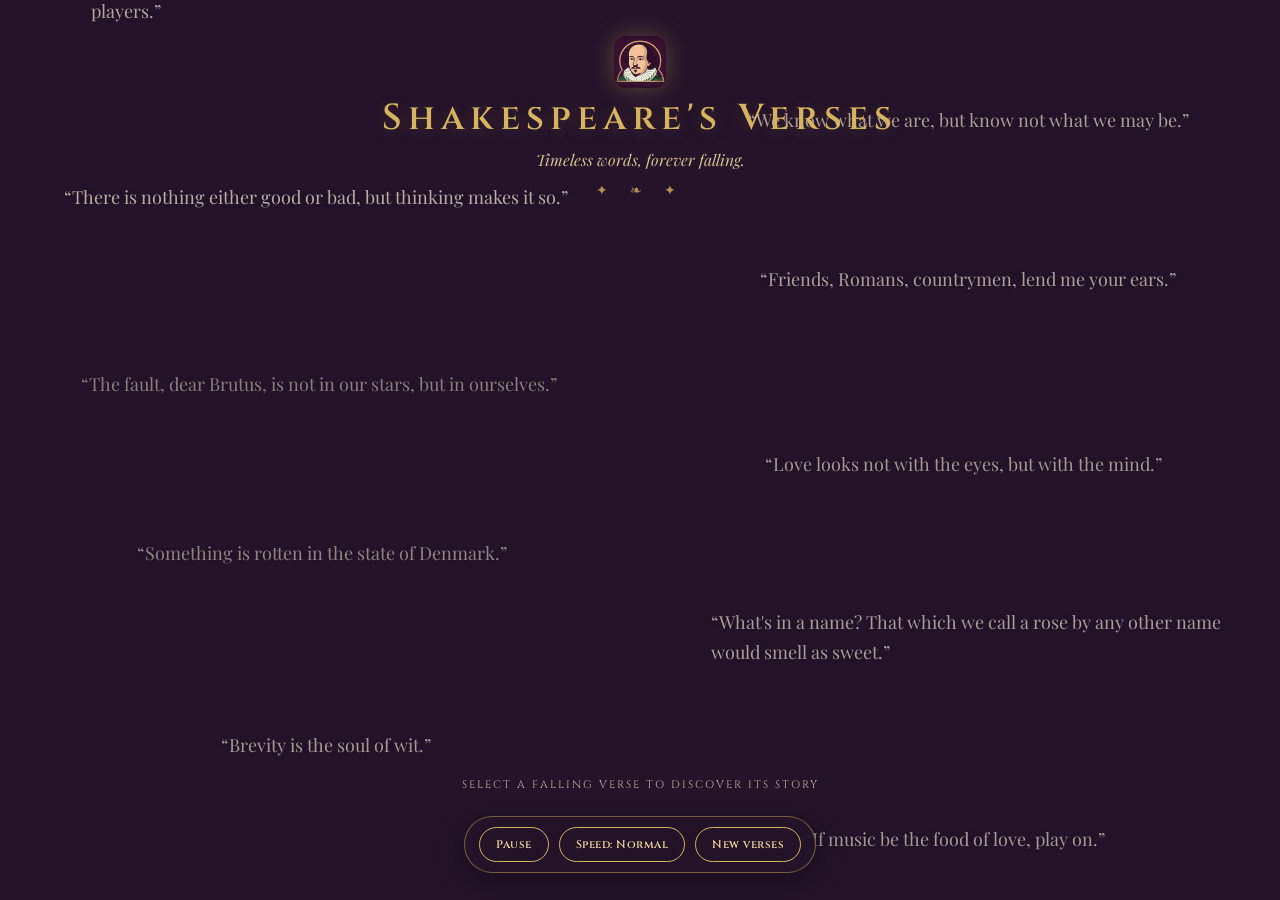
==== index.html @ e2229102 "Initial commit" ====
<!doctype html>
<html lang="en">
<head>
<meta charset="utf-8">
<meta name="viewport" content="width=device-width, initial-scale=1">
<meta name="theme-color" content="#351c3b">
<meta name="description" content="A living collection of Shakespeare's most memorable words.">
<title>Shakespeare's Verses — Timeless words, forever falling.</title>
<link rel="icon" type="image/png" sizes="32x32" href="favicon-32.png">
<link rel="icon" type="image/png" sizes="192x192" href="favicon.png">
<link rel="apple-touch-icon" href="apple-touch-icon.png">
<link rel="preconnect" href="https://fonts.googleapis.com">
<link rel="preconnect" href="https://fonts.gstatic.com" crossorigin>
<link href="https://fonts.googleapis.com/css2?family=Cinzel:wght@500;600;700&family=Playfair+Display:ital,wght@0,400;0,500;0,600;1,400;1,500&display=swap" rel="stylesheet">
<style>
:root{--plum:#351c3b;--deep:#241329;--gold:#d6b35f;--gold-light:#ecd49a;--green:#286344;--cream:#f7e8d8;--muted:#c5b49d}
*{box-sizing:border-box}
html,body{margin:0;width:100%;min-height:100%;background:var(--deep);color:var(--cream)}
body{font-family:"Playfair Display",Georgia,serif;overflow:hidden;background:radial-gradient(ellipse at 50% 38%,#49264b 0%,var(--plum) 48%,var(--deep) 100%);user-select:none}
#stage{position:fixed;inset:0;width:100%;height:100%;display:block;touch-action:manipulation}
header{position:fixed;z-index:2;top:clamp(18px,4vh,42px);left:50%;transform:translateX(-50%);width:min(92vw,760px);text-align:center;pointer-events:none}
.brand-mark{width:clamp(34px,5vw,52px);height:auto;margin-bottom:5px;filter:drop-shadow(0 0 12px #d6b35f55)}
h1{font-family:Cinzel,Georgia,serif;font-weight:600;font-size:clamp(1.25rem,4vw,2.25rem);letter-spacing:clamp(2px,.55vw,6px);line-height:1.2;color:var(--gold);margin:0;text-shadow:0 3px 18px #d6b35f33}
header p{font-size:clamp(.76rem,1.7vw,.98rem);font-style:italic;color:var(--gold-light);margin:.55rem 0 0;opacity:.9}
.ornament{color:var(--gold);letter-spacing:9px;margin-top:9px;font-size:.9rem;opacity:.8}
.hint{position:fixed;z-index:2;bottom:clamp(82px,12vh,112px);left:0;right:0;text-align:center;color:var(--muted);font: .68rem Cinzel,serif;letter-spacing:2px;pointer-events:none;animation:pulse 3s ease-in-out infinite}
@keyframes pulse{50%{opacity:.45}}
.controls{position:fixed;z-index:3;bottom:clamp(17px,3vh,28px);left:50%;transform:translateX(-50%);display:flex;gap:10px;align-items:center;padding:10px 14px;background:#241329d9;border:1px solid #d6b35f77;border-radius:40px;backdrop-filter:blur(12px);box-shadow:0 8px 30px #0005;max-width:calc(100vw - 24px)}
button{font:600 .7rem Cinzel,Georgia,serif;letter-spacing:.5px;color:var(--gold-light);background:transparent;border:1px solid var(--gold);border-radius:25px;padding:9px 16px;cursor:pointer;white-space:nowrap;transition:background .2s,color .2s,transform .2s}
button:hover,button:focus-visible{background:var(--gold);color:var(--deep);outline:none}
button:active{transform:scale(.97)}
#modal{position:fixed;inset:0;z-index:5;display:grid;place-items:center;padding:clamp(14px,4vw,28px);background:#190c1dd9;backdrop-filter:blur(13px);opacity:0;visibility:hidden;transition:opacity .25s,visibility .25s}
#modal.active{opacity:1;visibility:visible}
.modal-card{width:min(100%,620px);max-height:86vh;overflow:auto;text-align:center;padding:clamp(26px,6vw,48px) clamp(20px,5vw,42px);border:1.5px solid var(--gold);border-radius:18px;background:linear-gradient(145deg,#452649,#28162f);box-shadow:0 25px 70px #0009;transform:translateY(16px);transition:transform .3s}
#modal.active .modal-card{transform:translateY(0)}
.modal-ornament{color:var(--gold);font-size:1.4rem;margin-bottom:18px}
.modal-quote{font-size:clamp(1.2rem,4vw,1.8rem);font-style:italic;line-height:1.55;margin:0 0 26px}
.modal-meta{border-top:1px solid #d6b35f55;padding-top:18px;font-family:Cinzel,Georgia,serif;color:var(--gold)}
.modal-character{display:block;color:var(--gold-light);font-weight:700;margin-bottom:7px}
.modal-play{font-size:.78rem;color:var(--muted)}
.close-hint{margin-top:24px;color:var(--muted);font: .65rem Cinzel,serif;letter-spacing:1.4px}
@media(max-width:600px){header{top:16px}.ornament{margin-top:5px}.controls{gap:7px;padding:8px 10px}.controls button{padding:8px 11px;font-size:.62rem}.hint{bottom:76px}.modal-card{border-radius:14px}}
@media(max-height:560px){header{top:8px}.brand-mark{width:27px}header p{margin-top:3px}.ornament{display:none}.hint{bottom:65px}.controls{bottom:8px}}
@media(prefers-reduced-motion:reduce){*,*::before,*::after{animation:none!important;transition:none!important}}
</style>
</head>
<body>
<header>
  <img class="brand-mark" src="favicon.png" alt="" aria-hidden="true">
  <h1>Shakespeare's Verses</h1>
  <p>Timeless words, forever falling.</p>
  <div class="ornament">✦ ❧ ✦</div>
</header>
<canvas id="stage" aria-label="Falling Shakespeare quotations. Select a quotation to read its source."></canvas>
<div class="hint">SELECT A FALLING VERSE TO DISCOVER ITS STORY</div>
<div class="controls">
  <button id="pauseBtn" type="button">Pause</button>
  <button id="speedBtn" type="button">Speed: Normal</button>
  <button id="shuffleBtn" type="button">New verses</button>
</div>
<div id="modal" role="dialog" aria-modal="true" aria-labelledby="quoteText">
  <div class="modal-card">
    <div class="modal-ornament">❧ ✦ ❧</div>
    <p class="modal-quote" id="quoteText"></p>
    <div class="modal-meta"><span class="modal-character" id="quoteCharacter"></span><span class="modal-play" id="quoteSource"></span></div>
    <div class="close-hint">CLICK OR PRESS ESC TO RETURN</div>
  </div>
</div>
<script>
const quotes = [{"text": "To be, or not to be, that is the question.", "character": "Hamlet", "play": "Hamlet", "act": "Act 3, Scene 1"}, {"text": "All the world's a stage, and all the men and women merely players.", "character": "Jaques", "play": "As You Like It", "act": "Act 2, Scene 7"}, {"text": "What's in a name? That which we call a rose by any other name would smell as sweet.", "character": "Juliet", "play": "Romeo and Juliet", "act": "Act 2, Scene 2"}, {"text": "The course of true love never did run smooth.", "character": "Lysander", "play": "A Midsummer Night's Dream", "act": "Act 1, Scene 1"}, {"text": "Some are born great, some achieve greatness, and some have greatness thrust upon them.", "character": "Malvolio", "play": "Twelfth Night", "act": "Act 2, Scene 5"}, {"text": "All that glisters is not gold.", "character": "Prince of Morocco", "play": "The Merchant of Venice", "act": "Act 2, Scene 7"}, {"text": "The quality of mercy is not strained.", "character": "Portia", "play": "The Merchant of Venice", "act": "Act 4, Scene 1"}, {"text": "We are such stuff as dreams are made on.", "character": "Prospero", "play": "The Tempest", "act": "Act 4, Scene 1"}, {"text": "Brevity is the soul of wit.", "character": "Polonius", "play": "Hamlet", "act": "Act 2, Scene 2"}, {"text": "The lady doth protest too much, methinks.", "character": "Gertrude", "play": "Hamlet", "act": "Act 3, Scene 2"}, {"text": "Something is rotten in the state of Denmark.", "character": "Marcellus", "play": "Hamlet", "act": "Act 1, Scene 4"}, {"text": "There is nothing either good or bad, but thinking makes it so.", "character": "Hamlet", "play": "Hamlet", "act": "Act 2, Scene 2"}, {"text": "Good night, good night! Parting is such sweet sorrow.", "character": "Juliet", "play": "Romeo and Juliet", "act": "Act 2, Scene 2"}, {"text": "A plague o' both your houses!", "character": "Mercutio", "play": "Romeo and Juliet", "act": "Act 3, Scene 1"}, {"text": "But, soft! What light through yonder window breaks?", "character": "Romeo", "play": "Romeo and Juliet", "act": "Act 2, Scene 2"}, {"text": "These violent delights have violent ends.", "character": "Friar Laurence", "play": "Romeo and Juliet", "act": "Act 2, Scene 6"}, {"text": "Double, double toil and trouble; fire burn, and cauldron bubble.", "character": "Three Witches", "play": "Macbeth", "act": "Act 4, Scene 1"}, {"text": "Out, damned spot! Out, I say!", "character": "Lady Macbeth", "play": "Macbeth", "act": "Act 5, Scene 1"}, {"text": "Fair is foul, and foul is fair.", "character": "Three Witches", "play": "Macbeth", "act": "Act 1, Scene 1"}, {"text": "What's done cannot be undone.", "character": "Lady Macbeth", "play": "Macbeth", "act": "Act 5, Scene 1"}, {"text": "Life's but a walking shadow, a poor player.", "character": "Macbeth", "play": "Macbeth", "act": "Act 5, Scene 5"}, {"text": "Friends, Romans, countrymen, lend me your ears.", "character": "Mark Antony", "play": "Julius Caesar", "act": "Act 3, Scene 2"}, {"text": "Et tu, Brute? Then fall, Caesar!", "character": "Julius Caesar", "play": "Julius Caesar", "act": "Act 3, Scene 1"}, {"text": "The fault, dear Brutus, is not in our stars, but in ourselves.", "character": "Cassius", "play": "Julius Caesar", "act": "Act 1, Scene 2"}, {"text": "Cowards die many times before their deaths; the valiant never taste of death but once.", "character": "Julius Caesar", "play": "Julius Caesar", "act": "Act 2, Scene 2"}, {"text": "Lord, what fools these mortals be!", "character": "Puck", "play": "A Midsummer Night's Dream", "act": "Act 3, Scene 2"}, {"text": "Though she be but little, she is fierce.", "character": "Helena", "play": "A Midsummer Night's Dream", "act": "Act 3, Scene 2"}, {"text": "Love looks not with the eyes, but with the mind.", "character": "Helena", "play": "A Midsummer Night's Dream", "act": "Act 1, Scene 1"}, {"text": "O brave new world, that has such people in't!", "character": "Miranda", "play": "The Tempest", "act": "Act 5, Scene 1"}, {"text": "If you prick us, do we not bleed?", "character": "Shylock", "play": "The Merchant of Venice", "act": "Act 3, Scene 1"}, {"text": "How sharper than a serpent's tooth it is to have a thankless child!", "character": "King Lear", "play": "King Lear", "act": "Act 1, Scene 4"}, {"text": "Nothing will come of nothing.", "character": "King Lear", "play": "King Lear", "act": "Act 1, Scene 1"}, {"text": "Now is the winter of our discontent.", "character": "Richard", "play": "Richard III", "act": "Act 1, Scene 1"}, {"text": "A horse! A horse! My kingdom for a horse!", "character": "Richard", "play": "Richard III", "act": "Act 5, Scene 4"}, {"text": "If music be the food of love, play on.", "character": "Orsino", "play": "Twelfth Night", "act": "Act 1, Scene 1"}, {"text": "Uneasy lies the head that wears a crown.", "character": "King Henry IV", "play": "Henry IV, Part 2", "act": "Act 3, Scene 1"}, {"text": "We know what we are, but know not what we may be.", "character": "Ophelia", "play": "Hamlet", "act": "Act 4, Scene 5"}, {"text": "The better part of valour is discretion.", "character": "Falstaff", "play": "Henry IV, Part 1", "act": "Act 5, Scene 4"}, {"text": "Love all, trust a few, do wrong to none.", "character": "Countess", "play": "All's Well That Ends Well", "act": "Act 1, Scene 1"}, {"text": "Our doubts are traitors, and make us lose the good we oft might win.", "character": "Lucio", "play": "Measure for Measure", "act": "Act 1, Scene 4"}];
const canvas=document.getElementById('stage'),ctx=canvas.getContext('2d');
const modal=document.getElementById('modal'),quoteText=document.getElementById('quoteText');
const quoteCharacter=document.getElementById('quoteCharacter'),quoteSource=document.getElementById('quoteSource');
const pauseBtn=document.getElementById('pauseBtn'),speedBtn=document.getElementById('speedBtn');
let W=0,H=0,dpr=1,particles=[],paused=false,speed=1,speedIndex=0,last=0;
const speeds=[1,1.55,.55],speedLabels=['Normal','Fast','Slow'];
const mobile=()=>matchMedia('(max-width: 700px)').matches;
const fontFamily='"Playfair Display", Georgia, serif';
function resize(){
  dpr=Math.min(devicePixelRatio||1,2);W=innerWidth;H=innerHeight;
  canvas.width=Math.round(W*dpr);canvas.height=Math.round(H*dpr);
  ctx.setTransform(dpr,0,0,dpr,0,0);initParticles();
}
function wrap(text,maxWidth,size){
  ctx.font=`${size}px ${fontFamily}`;const words=(`“${text}”`).split(' '),lines=[];let line='';
  for(const word of words){const test=line?line+' '+word:word;if(ctx.measureText(test).width>maxWidth&&line){lines.push(line);line=word}else line=test}
  if(line)lines.push(line);return lines;
}
const columnCount=()=>mobile()?1:Math.max(2,Math.floor(W/800));
let cols=1,rows=5;
function layout(){cols=columnCount();rows=Math.max(2,Math.min(5,Math.floor(H/160)))}
function makeParticle(i,respawn=false,self=null){
  const size=mobile()?14:18,colW=W/cols,maxWidth=Math.min(colW*.86,mobile()?400:540);
  const used=new Set(particles.filter(q=>q!==self).map(q=>q.quote)),pool=quotes.filter(q=>!used.has(q)),quote=pool[Math.floor(Math.random()*pool.length)],lines=wrap(quote.text,maxWidth,size),lineH=size*1.65;
  ctx.font=`${size}px ${fontFamily}`;const blockW=Math.max(...lines.map(x=>ctx.measureText(x).width));
  const col=i%cols,row=Math.floor(i/cols),blockH=lines.length*lineH;
  const x=Math.max(14,Math.min(col*colW+(colW-blockW)/2,W-blockW-14));
  let y=H*((row+col/cols)/rows)-blockH;
  if(respawn){let top=0;for(const q of particles)if(q!==self&&q.col===col)top=Math.min(top,q.y);y=top-size*3-blockH}
  return {quote,lines,size,lineH,blockW,blockH,x,y,
    col,speed:.42+Math.random()*.3,opacity:.5+Math.random()*.22,phase:Math.random()*6.28,drift:5+Math.random()*5,hover:false};
}
function initParticles(){layout();const count=cols*rows;particles=[];for(let i=0;i<count;i++)particles.push(makeParticle(i))}
function draw(p){
  ctx.save();ctx.font=`${p.size}px ${fontFamily}`;ctx.textBaseline='top';ctx.textAlign='left';
  ctx.fillStyle=p.hover?'rgba(236,212,154,.98)':`rgba(247,232,216,${p.opacity})`;
  ctx.shadowColor=p.hover?'rgba(214,179,95,.8)':'rgba(20,8,25,.55)';ctx.shadowBlur=p.hover?15:5;
  const x=p.x+Math.sin(p.phase)*p.drift;
  p.lines.forEach((line,i)=>ctx.fillText(line,x,p.y+i*p.lineH));ctx.restore();
}
function contains(p,x,y){const px=p.x+Math.sin(p.phase)*p.drift;return x>=px-12&&x<=px+p.blockW+12&&y>=p.y-10&&y<=p.y+p.blockH+10}
function animate(t=0){
  const dt=Math.min((t-last||16.67)/16.67,2);last=t;ctx.clearRect(0,0,W,H);
  if(!paused){for(const p of particles){p.y+=p.speed*speed*dt;p.phase+=.008*dt;if(p.y>H+40)Object.assign(p,makeParticle(particles.indexOf(p),true,p))}}
  for(const p of particles)draw(p);requestAnimationFrame(animate);
}
function showQuote(q){paused=true;pauseBtn.textContent='Resume';quoteText.textContent=`“${q.text}”`;quoteCharacter.textContent=q.character;quoteSource.textContent=`${q.play} · ${q.act}`;modal.classList.add('active')}
function closeModal(){modal.classList.remove('active');paused=false;pauseBtn.textContent='Pause'}
canvas.addEventListener('click',e=>{if(modal.classList.contains('active'))return;const r=canvas.getBoundingClientRect(),x=e.clientX-r.left,y=e.clientY-r.top;for(let i=particles.length-1;i>=0;i--)if(contains(particles[i],x,y)){showQuote(particles[i].quote);break}});
canvas.addEventListener('pointermove',e=>{if(e.pointerType!=='mouse')return;const r=canvas.getBoundingClientRect(),x=e.clientX-r.left,y=e.clientY-r.top;let hit=false;for(const p of particles){p.hover=!hit&&contains(p,x,y);if(p.hover)hit=true}canvas.style.cursor=hit?'pointer':'default'});
modal.addEventListener('click',closeModal);
document.addEventListener('keydown',e=>{if(e.key==='Escape'&&modal.classList.contains('active'))closeModal();if(e.code==='Space'&&!modal.classList.contains('active')&&!['BUTTON'].includes(e.target.tagName)){e.preventDefault();togglePause()}});
function togglePause(){paused=!paused;pauseBtn.textContent=paused?'Resume':'Pause'}
pauseBtn.addEventListener('click',togglePause);
speedBtn.addEventListener('click',()=>{speedIndex=(speedIndex+1)%speeds.length;speed=speeds[speedIndex];speedBtn.textContent=`Speed: ${speedLabels[speedIndex]}`});
document.getElementById('shuffleBtn').addEventListener('click',()=>initParticles());
document.fonts.ready.then(()=>{resize();requestAnimationFrame(animate)});
window.addEventListener('resize',resize);
</script>
</body>
</html>
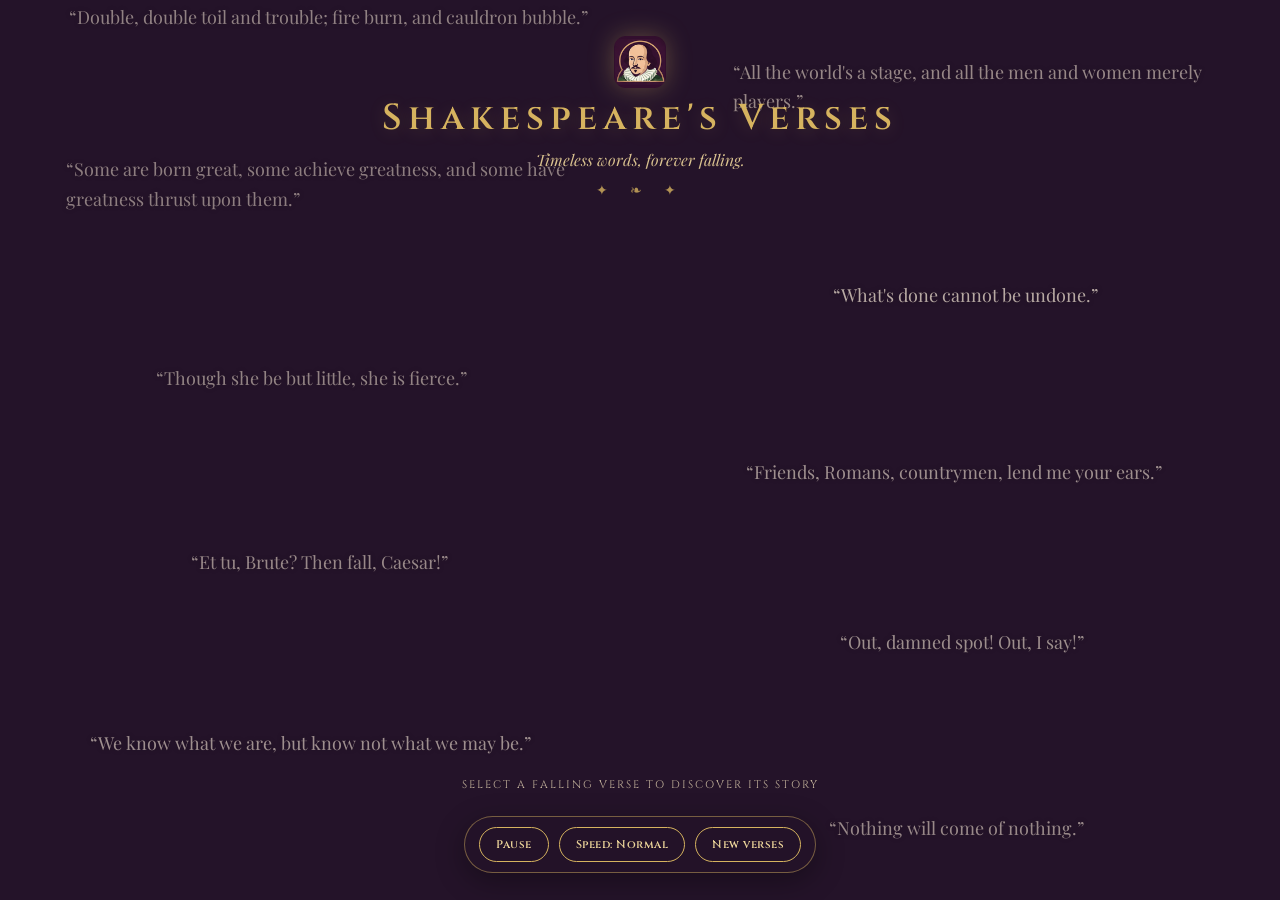
==== commit 68d08925: "Update index.html" ====
--- a/index.html
+++ b/index.html
@@ -63,7 +63,7 @@
     <div class="modal-ornament">❧ ✦ ❧</div>
     <p class="modal-quote" id="quoteText"></p>
     <div class="modal-meta"><span class="modal-character" id="quoteCharacter"></span><span class="modal-play" id="quoteSource"></span></div>
-    <div class="close-hint">CLICK OR PRESS ESC TO RETURN</div>
+    <div class="close-hint">TAP OR CLICK TO RETURN</div>
   </div>
 </div>
 <script>
@@ -128,4 +128,4 @@
 window.addEventListener('resize',resize);
 </script>
 </body>
-</html>+</html>
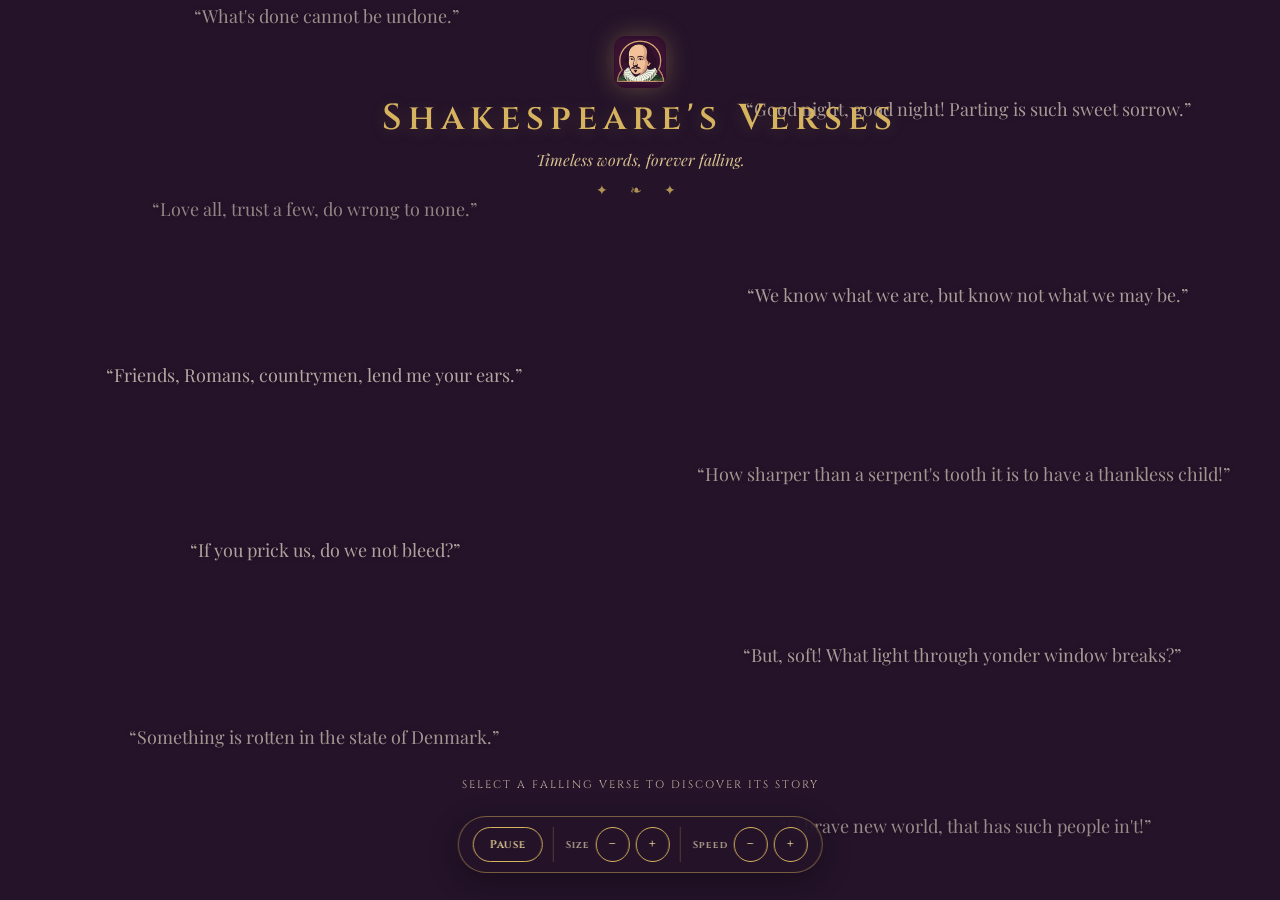
==== commit 95f019f9: "Split into files, new controls, maintenance improvements" ====
--- a/index.html
+++ b/index.html
@@ -1,131 +1,74 @@
 <!doctype html>
 <html lang="en">
 <head>
-<meta charset="utf-8">
-<meta name="viewport" content="width=device-width, initial-scale=1">
-<meta name="theme-color" content="#351c3b">
-<meta name="description" content="A living collection of Shakespeare's most memorable words.">
-<title>Shakespeare's Verses — Timeless words, forever falling.</title>
-<link rel="icon" type="image/png" sizes="32x32" href="favicon-32.png">
-<link rel="icon" type="image/png" sizes="192x192" href="favicon.png">
-<link rel="apple-touch-icon" href="apple-touch-icon.png">
-<link rel="preconnect" href="https://fonts.googleapis.com">
-<link rel="preconnect" href="https://fonts.gstatic.com" crossorigin>
-<link href="https://fonts.googleapis.com/css2?family=Cinzel:wght@500;600;700&family=Playfair+Display:ital,wght@0,400;0,500;0,600;1,400;1,500&display=swap" rel="stylesheet">
-<style>
-:root{--plum:#351c3b;--deep:#241329;--gold:#d6b35f;--gold-light:#ecd49a;--green:#286344;--cream:#f7e8d8;--muted:#c5b49d}
-*{box-sizing:border-box}
-html,body{margin:0;width:100%;min-height:100%;background:var(--deep);color:var(--cream)}
-body{font-family:"Playfair Display",Georgia,serif;overflow:hidden;background:radial-gradient(ellipse at 50% 38%,#49264b 0%,var(--plum) 48%,var(--deep) 100%);user-select:none}
-#stage{position:fixed;inset:0;width:100%;height:100%;display:block;touch-action:manipulation}
-header{position:fixed;z-index:2;top:clamp(18px,4vh,42px);left:50%;transform:translateX(-50%);width:min(92vw,760px);text-align:center;pointer-events:none}
-.brand-mark{width:clamp(34px,5vw,52px);height:auto;margin-bottom:5px;filter:drop-shadow(0 0 12px #d6b35f55)}
-h1{font-family:Cinzel,Georgia,serif;font-weight:600;font-size:clamp(1.25rem,4vw,2.25rem);letter-spacing:clamp(2px,.55vw,6px);line-height:1.2;color:var(--gold);margin:0;text-shadow:0 3px 18px #d6b35f33}
-header p{font-size:clamp(.76rem,1.7vw,.98rem);font-style:italic;color:var(--gold-light);margin:.55rem 0 0;opacity:.9}
-.ornament{color:var(--gold);letter-spacing:9px;margin-top:9px;font-size:.9rem;opacity:.8}
-.hint{position:fixed;z-index:2;bottom:clamp(82px,12vh,112px);left:0;right:0;text-align:center;color:var(--muted);font: .68rem Cinzel,serif;letter-spacing:2px;pointer-events:none;animation:pulse 3s ease-in-out infinite}
-@keyframes pulse{50%{opacity:.45}}
-.controls{position:fixed;z-index:3;bottom:clamp(17px,3vh,28px);left:50%;transform:translateX(-50%);display:flex;gap:10px;align-items:center;padding:10px 14px;background:#241329d9;border:1px solid #d6b35f77;border-radius:40px;backdrop-filter:blur(12px);box-shadow:0 8px 30px #0005;max-width:calc(100vw - 24px)}
-button{font:600 .7rem Cinzel,Georgia,serif;letter-spacing:.5px;color:var(--gold-light);background:transparent;border:1px solid var(--gold);border-radius:25px;padding:9px 16px;cursor:pointer;white-space:nowrap;transition:background .2s,color .2s,transform .2s}
-button:hover,button:focus-visible{background:var(--gold);color:var(--deep);outline:none}
-button:active{transform:scale(.97)}
-#modal{position:fixed;inset:0;z-index:5;display:grid;place-items:center;padding:clamp(14px,4vw,28px);background:#190c1dd9;backdrop-filter:blur(13px);opacity:0;visibility:hidden;transition:opacity .25s,visibility .25s}
-#modal.active{opacity:1;visibility:visible}
-.modal-card{width:min(100%,620px);max-height:86vh;overflow:auto;text-align:center;padding:clamp(26px,6vw,48px) clamp(20px,5vw,42px);border:1.5px solid var(--gold);border-radius:18px;background:linear-gradient(145deg,#452649,#28162f);box-shadow:0 25px 70px #0009;transform:translateY(16px);transition:transform .3s}
-#modal.active .modal-card{transform:translateY(0)}
-.modal-ornament{color:var(--gold);font-size:1.4rem;margin-bottom:18px}
-.modal-quote{font-size:clamp(1.2rem,4vw,1.8rem);font-style:italic;line-height:1.55;margin:0 0 26px}
-.modal-meta{border-top:1px solid #d6b35f55;padding-top:18px;font-family:Cinzel,Georgia,serif;color:var(--gold)}
-.modal-character{display:block;color:var(--gold-light);font-weight:700;margin-bottom:7px}
-.modal-play{font-size:.78rem;color:var(--muted)}
-.close-hint{margin-top:24px;color:var(--muted);font: .65rem Cinzel,serif;letter-spacing:1.4px}
-@media(max-width:600px){header{top:16px}.ornament{margin-top:5px}.controls{gap:7px;padding:8px 10px}.controls button{padding:8px 11px;font-size:.62rem}.hint{bottom:76px}.modal-card{border-radius:14px}}
-@media(max-height:560px){header{top:8px}.brand-mark{width:27px}header p{margin-top:3px}.ornament{display:none}.hint{bottom:65px}.controls{bottom:8px}}
-@media(prefers-reduced-motion:reduce){*,*::before,*::after{animation:none!important;transition:none!important}}
-</style>
+  <meta charset="utf-8">
+  <meta name="viewport" content="width=device-width, initial-scale=1">
+  <meta name="theme-color" content="#351c3b">
+  <meta name="description" content="A living collection of Shakespeare's most memorable words.">
+  <title>Shakespeare's Verses — Timeless words, forever falling.</title>
+
+  <!-- Sharing preview (WhatsApp, social networks) -->
+  <meta property="og:type" content="website">
+  <meta property="og:title" content="Shakespeare's Verses">
+  <meta property="og:description" content="Timeless words, forever falling.">
+  <meta property="og:url" content="https://andguerreiro.github.io/shakespeare/">
+  <meta property="og:image" content="https://andguerreiro.github.io/shakespeare/favicon.png">
+  <meta name="twitter:card" content="summary">
+
+  <!-- Icons -->
+  <link rel="icon" type="image/png" sizes="32x32" href="favicon-32.png">
+  <link rel="icon" type="image/png" sizes="192x192" href="favicon.png">
+  <link rel="apple-touch-icon" href="apple-touch-icon.png">
+
+  <!-- Fonts -->
+  <link rel="preconnect" href="https://fonts.googleapis.com">
+  <link rel="preconnect" href="https://fonts.gstatic.com" crossorigin>
+  <link href="https://fonts.googleapis.com/css2?family=Cinzel:wght@500;600;700&family=Playfair+Display:ital,wght@0,400;0,500;0,600;1,400;1,500&display=swap" rel="stylesheet">
+
+  <link rel="stylesheet" href="style.css">
 </head>
 <body>
-<header>
-  <img class="brand-mark" src="favicon.png" alt="" aria-hidden="true">
-  <h1>Shakespeare's Verses</h1>
-  <p>Timeless words, forever falling.</p>
-  <div class="ornament">✦ ❧ ✦</div>
-</header>
-<canvas id="stage" aria-label="Falling Shakespeare quotations. Select a quotation to read its source."></canvas>
-<div class="hint">SELECT A FALLING VERSE TO DISCOVER ITS STORY</div>
-<div class="controls">
-  <button id="pauseBtn" type="button">Pause</button>
-  <button id="speedBtn" type="button">Speed: Normal</button>
-  <button id="shuffleBtn" type="button">New verses</button>
-</div>
-<div id="modal" role="dialog" aria-modal="true" aria-labelledby="quoteText">
-  <div class="modal-card">
-    <div class="modal-ornament">❧ ✦ ❧</div>
-    <p class="modal-quote" id="quoteText"></p>
-    <div class="modal-meta"><span class="modal-character" id="quoteCharacter"></span><span class="modal-play" id="quoteSource"></span></div>
-    <div class="close-hint">TAP OR CLICK TO RETURN</div>
+  <header>
+    <img class="brand-mark" src="favicon.png" alt="" aria-hidden="true">
+    <h1>Shakespeare's Verses</h1>
+    <p>Timeless words, forever falling.</p>
+    <div class="ornament">✦ ❧ ✦</div>
+  </header>
+
+  <canvas id="stage" aria-label="Falling Shakespeare quotations. Select a quotation to read its source."></canvas>
+  <noscript><p class="hint">This page needs JavaScript to show the falling verses.</p></noscript>
+
+  <div class="hint">SELECT A FALLING VERSE TO DISCOVER ITS STORY</div>
+
+  <div class="controls" role="group" aria-label="Playback controls">
+    <button id="pauseBtn" type="button" aria-pressed="false">Pause</button>
+
+    <div class="control-group" role="group" aria-label="Verse size">
+      <span class="control-label"><span class="label-full">Size</span><span class="label-short">Aa</span></span>
+      <button id="sizeDown" class="step-btn" type="button" aria-label="Smaller verses">−</button>
+      <button id="sizeUp" class="step-btn" type="button" aria-label="Larger verses">+</button>
+    </div>
+
+    <div class="control-group" role="group" aria-label="Falling speed">
+      <span class="control-label"><span class="label-full">Speed</span><span class="label-short">»</span></span>
+      <button id="speedDown" class="step-btn" type="button" aria-label="Slower">−</button>
+      <button id="speedUp" class="step-btn" type="button" aria-label="Faster">+</button>
+    </div>
   </div>
-</div>
-<script>
-const quotes = [{"text": "To be, or not to be, that is the question.", "character": "Hamlet", "play": "Hamlet", "act": "Act 3, Scene 1"}, {"text": "All the world's a stage, and all the men and women merely players.", "character": "Jaques", "play": "As You Like It", "act": "Act 2, Scene 7"}, {"text": "What's in a name? That which we call a rose by any other name would smell as sweet.", "character": "Juliet", "play": "Romeo and Juliet", "act": "Act 2, Scene 2"}, {"text": "The course of true love never did run smooth.", "character": "Lysander", "play": "A Midsummer Night's Dream", "act": "Act 1, Scene 1"}, {"text": "Some are born great, some achieve greatness, and some have greatness thrust upon them.", "character": "Malvolio", "play": "Twelfth Night", "act": "Act 2, Scene 5"}, {"text": "All that glisters is not gold.", "character": "Prince of Morocco", "play": "The Merchant of Venice", "act": "Act 2, Scene 7"}, {"text": "The quality of mercy is not strained.", "character": "Portia", "play": "The Merchant of Venice", "act": "Act 4, Scene 1"}, {"text": "We are such stuff as dreams are made on.", "character": "Prospero", "play": "The Tempest", "act": "Act 4, Scene 1"}, {"text": "Brevity is the soul of wit.", "character": "Polonius", "play": "Hamlet", "act": "Act 2, Scene 2"}, {"text": "The lady doth protest too much, methinks.", "character": "Gertrude", "play": "Hamlet", "act": "Act 3, Scene 2"}, {"text": "Something is rotten in the state of Denmark.", "character": "Marcellus", "play": "Hamlet", "act": "Act 1, Scene 4"}, {"text": "There is nothing either good or bad, but thinking makes it so.", "character": "Hamlet", "play": "Hamlet", "act": "Act 2, Scene 2"}, {"text": "Good night, good night! Parting is such sweet sorrow.", "character": "Juliet", "play": "Romeo and Juliet", "act": "Act 2, Scene 2"}, {"text": "A plague o' both your houses!", "character": "Mercutio", "play": "Romeo and Juliet", "act": "Act 3, Scene 1"}, {"text": "But, soft! What light through yonder window breaks?", "character": "Romeo", "play": "Romeo and Juliet", "act": "Act 2, Scene 2"}, {"text": "These violent delights have violent ends.", "character": "Friar Laurence", "play": "Romeo and Juliet", "act": "Act 2, Scene 6"}, {"text": "Double, double toil and trouble; fire burn, and cauldron bubble.", "character": "Three Witches", "play": "Macbeth", "act": "Act 4, Scene 1"}, {"text": "Out, damned spot! Out, I say!", "character": "Lady Macbeth", "play": "Macbeth", "act": "Act 5, Scene 1"}, {"text": "Fair is foul, and foul is fair.", "character": "Three Witches", "play": "Macbeth", "act": "Act 1, Scene 1"}, {"text": "What's done cannot be undone.", "character": "Lady Macbeth", "play": "Macbeth", "act": "Act 5, Scene 1"}, {"text": "Life's but a walking shadow, a poor player.", "character": "Macbeth", "play": "Macbeth", "act": "Act 5, Scene 5"}, {"text": "Friends, Romans, countrymen, lend me your ears.", "character": "Mark Antony", "play": "Julius Caesar", "act": "Act 3, Scene 2"}, {"text": "Et tu, Brute? Then fall, Caesar!", "character": "Julius Caesar", "play": "Julius Caesar", "act": "Act 3, Scene 1"}, {"text": "The fault, dear Brutus, is not in our stars, but in ourselves.", "character": "Cassius", "play": "Julius Caesar", "act": "Act 1, Scene 2"}, {"text": "Cowards die many times before their deaths; the valiant never taste of death but once.", "character": "Julius Caesar", "play": "Julius Caesar", "act": "Act 2, Scene 2"}, {"text": "Lord, what fools these mortals be!", "character": "Puck", "play": "A Midsummer Night's Dream", "act": "Act 3, Scene 2"}, {"text": "Though she be but little, she is fierce.", "character": "Helena", "play": "A Midsummer Night's Dream", "act": "Act 3, Scene 2"}, {"text": "Love looks not with the eyes, but with the mind.", "character": "Helena", "play": "A Midsummer Night's Dream", "act": "Act 1, Scene 1"}, {"text": "O brave new world, that has such people in't!", "character": "Miranda", "play": "The Tempest", "act": "Act 5, Scene 1"}, {"text": "If you prick us, do we not bleed?", "character": "Shylock", "play": "The Merchant of Venice", "act": "Act 3, Scene 1"}, {"text": "How sharper than a serpent's tooth it is to have a thankless child!", "character": "King Lear", "play": "King Lear", "act": "Act 1, Scene 4"}, {"text": "Nothing will come of nothing.", "character": "King Lear", "play": "King Lear", "act": "Act 1, Scene 1"}, {"text": "Now is the winter of our discontent.", "character": "Richard", "play": "Richard III", "act": "Act 1, Scene 1"}, {"text": "A horse! A horse! My kingdom for a horse!", "character": "Richard", "play": "Richard III", "act": "Act 5, Scene 4"}, {"text": "If music be the food of love, play on.", "character": "Orsino", "play": "Twelfth Night", "act": "Act 1, Scene 1"}, {"text": "Uneasy lies the head that wears a crown.", "character": "King Henry IV", "play": "Henry IV, Part 2", "act": "Act 3, Scene 1"}, {"text": "We know what we are, but know not what we may be.", "character": "Ophelia", "play": "Hamlet", "act": "Act 4, Scene 5"}, {"text": "The better part of valour is discretion.", "character": "Falstaff", "play": "Henry IV, Part 1", "act": "Act 5, Scene 4"}, {"text": "Love all, trust a few, do wrong to none.", "character": "Countess", "play": "All's Well That Ends Well", "act": "Act 1, Scene 1"}, {"text": "Our doubts are traitors, and make us lose the good we oft might win.", "character": "Lucio", "play": "Measure for Measure", "act": "Act 1, Scene 4"}];
-const canvas=document.getElementById('stage'),ctx=canvas.getContext('2d');
-const modal=document.getElementById('modal'),quoteText=document.getElementById('quoteText');
-const quoteCharacter=document.getElementById('quoteCharacter'),quoteSource=document.getElementById('quoteSource');
-const pauseBtn=document.getElementById('pauseBtn'),speedBtn=document.getElementById('speedBtn');
-let W=0,H=0,dpr=1,particles=[],paused=false,speed=1,speedIndex=0,last=0;
-const speeds=[1,1.55,.55],speedLabels=['Normal','Fast','Slow'];
-const mobile=()=>matchMedia('(max-width: 700px)').matches;
-const fontFamily='"Playfair Display", Georgia, serif';
-function resize(){
-  dpr=Math.min(devicePixelRatio||1,2);W=innerWidth;H=innerHeight;
-  canvas.width=Math.round(W*dpr);canvas.height=Math.round(H*dpr);
-  ctx.setTransform(dpr,0,0,dpr,0,0);initParticles();
-}
-function wrap(text,maxWidth,size){
-  ctx.font=`${size}px ${fontFamily}`;const words=(`“${text}”`).split(' '),lines=[];let line='';
-  for(const word of words){const test=line?line+' '+word:word;if(ctx.measureText(test).width>maxWidth&&line){lines.push(line);line=word}else line=test}
-  if(line)lines.push(line);return lines;
-}
-const columnCount=()=>mobile()?1:Math.max(2,Math.floor(W/800));
-let cols=1,rows=5;
-function layout(){cols=columnCount();rows=Math.max(2,Math.min(5,Math.floor(H/160)))}
-function makeParticle(i,respawn=false,self=null){
-  const size=mobile()?14:18,colW=W/cols,maxWidth=Math.min(colW*.86,mobile()?400:540);
-  const used=new Set(particles.filter(q=>q!==self).map(q=>q.quote)),pool=quotes.filter(q=>!used.has(q)),quote=pool[Math.floor(Math.random()*pool.length)],lines=wrap(quote.text,maxWidth,size),lineH=size*1.65;
-  ctx.font=`${size}px ${fontFamily}`;const blockW=Math.max(...lines.map(x=>ctx.measureText(x).width));
-  const col=i%cols,row=Math.floor(i/cols),blockH=lines.length*lineH;
-  const x=Math.max(14,Math.min(col*colW+(colW-blockW)/2,W-blockW-14));
-  let y=H*((row+col/cols)/rows)-blockH;
-  if(respawn){let top=0;for(const q of particles)if(q!==self&&q.col===col)top=Math.min(top,q.y);y=top-size*3-blockH}
-  return {quote,lines,size,lineH,blockW,blockH,x,y,
-    col,speed:.42+Math.random()*.3,opacity:.5+Math.random()*.22,phase:Math.random()*6.28,drift:5+Math.random()*5,hover:false};
-}
-function initParticles(){layout();const count=cols*rows;particles=[];for(let i=0;i<count;i++)particles.push(makeParticle(i))}
-function draw(p){
-  ctx.save();ctx.font=`${p.size}px ${fontFamily}`;ctx.textBaseline='top';ctx.textAlign='left';
-  ctx.fillStyle=p.hover?'rgba(236,212,154,.98)':`rgba(247,232,216,${p.opacity})`;
-  ctx.shadowColor=p.hover?'rgba(214,179,95,.8)':'rgba(20,8,25,.55)';ctx.shadowBlur=p.hover?15:5;
-  const x=p.x+Math.sin(p.phase)*p.drift;
-  p.lines.forEach((line,i)=>ctx.fillText(line,x,p.y+i*p.lineH));ctx.restore();
-}
-function contains(p,x,y){const px=p.x+Math.sin(p.phase)*p.drift;return x>=px-12&&x<=px+p.blockW+12&&y>=p.y-10&&y<=p.y+p.blockH+10}
-function animate(t=0){
-  const dt=Math.min((t-last||16.67)/16.67,2);last=t;ctx.clearRect(0,0,W,H);
-  if(!paused){for(const p of particles){p.y+=p.speed*speed*dt;p.phase+=.008*dt;if(p.y>H+40)Object.assign(p,makeParticle(particles.indexOf(p),true,p))}}
-  for(const p of particles)draw(p);requestAnimationFrame(animate);
-}
-function showQuote(q){paused=true;pauseBtn.textContent='Resume';quoteText.textContent=`“${q.text}”`;quoteCharacter.textContent=q.character;quoteSource.textContent=`${q.play} · ${q.act}`;modal.classList.add('active')}
-function closeModal(){modal.classList.remove('active');paused=false;pauseBtn.textContent='Pause'}
-canvas.addEventListener('click',e=>{if(modal.classList.contains('active'))return;const r=canvas.getBoundingClientRect(),x=e.clientX-r.left,y=e.clientY-r.top;for(let i=particles.length-1;i>=0;i--)if(contains(particles[i],x,y)){showQuote(particles[i].quote);break}});
-canvas.addEventListener('pointermove',e=>{if(e.pointerType!=='mouse')return;const r=canvas.getBoundingClientRect(),x=e.clientX-r.left,y=e.clientY-r.top;let hit=false;for(const p of particles){p.hover=!hit&&contains(p,x,y);if(p.hover)hit=true}canvas.style.cursor=hit?'pointer':'default'});
-modal.addEventListener('click',closeModal);
-document.addEventListener('keydown',e=>{if(e.key==='Escape'&&modal.classList.contains('active'))closeModal();if(e.code==='Space'&&!modal.classList.contains('active')&&!['BUTTON'].includes(e.target.tagName)){e.preventDefault();togglePause()}});
-function togglePause(){paused=!paused;pauseBtn.textContent=paused?'Resume':'Pause'}
-pauseBtn.addEventListener('click',togglePause);
-speedBtn.addEventListener('click',()=>{speedIndex=(speedIndex+1)%speeds.length;speed=speeds[speedIndex];speedBtn.textContent=`Speed: ${speedLabels[speedIndex]}`});
-document.getElementById('shuffleBtn').addEventListener('click',()=>initParticles());
-document.fonts.ready.then(()=>{resize();requestAnimationFrame(animate)});
-window.addEventListener('resize',resize);
-</script>
+
+  <div id="modal" role="dialog" aria-modal="true" aria-labelledby="quoteText">
+    <div class="modal-card" tabindex="-1">
+      <div class="modal-ornament">❧ ✦ ❧</div>
+      <p class="modal-quote" id="quoteText"></p>
+      <div class="modal-meta">
+        <span class="modal-character" id="quoteCharacter"></span>
+        <span class="modal-play" id="quoteSource"></span>
+      </div>
+      <div class="close-hint">TAP OR CLICK TO RETURN</div>
+    </div>
+  </div>
+
+  <script src="quotes.js"></script>
+  <script src="script.js"></script>
 </body>
 </html>
--- a/style.css
+++ b/style.css
@@ -0,0 +1,329 @@
+/* Design tokens */
+:root {
+  --plum: #351c3b;
+  --deep: #241329;
+  --gold: #d6b35f;
+  --gold-light: #ecd49a;
+  --green: #286344;
+  --cream: #f7e8d8;
+  --muted: #c5b49d;
+}
+
+/* Base */
+* {
+  box-sizing: border-box;
+}
+
+html,body {
+  margin: 0;
+  width: 100%;
+  min-height: 100%;
+  background: var(--deep);
+  color: var(--cream);
+}
+
+body {
+  font-family: "Playfair Display",Georgia,serif;
+  overflow: hidden;
+  background: radial-gradient(ellipse at 50% 38%,#49264b 0%,var(--plum) 48%,var(--deep) 100%);
+  user-select: none;
+}
+
+#stage {
+  position: fixed;
+  inset: 0;
+  width: 100%;
+  height: 100%;
+  display: block;
+  touch-action: manipulation;
+}
+
+/* Header */
+header {
+  position: fixed;
+  z-index: 2;
+  top: clamp(18px,4vh,42px);
+  left: 50%;
+  transform: translateX(-50%);
+  width: min(92vw,760px);
+  text-align: center;
+  pointer-events: none;
+}
+
+.brand-mark {
+  width: clamp(34px,5vw,52px);
+  height: auto;
+  margin-bottom: 5px;
+  filter: drop-shadow(0 0 12px #d6b35f55);
+}
+
+h1 {
+  font-family: Cinzel,Georgia,serif;
+  font-weight: 600;
+  font-size: clamp(1.25rem,4vw,2.25rem);
+  letter-spacing: clamp(2px,.55vw,6px);
+  line-height: 1.2;
+  color: var(--gold);
+  margin: 0;
+  text-shadow: 0 3px 18px #d6b35f33;
+}
+
+header p {
+  font-size: clamp(.76rem,1.7vw,.98rem);
+  font-style: italic;
+  color: var(--gold-light);
+  margin: .55rem 0 0;
+  opacity: .9;
+}
+
+.ornament {
+  color: var(--gold);
+  letter-spacing: 9px;
+  margin-top: 9px;
+  font-size: .9rem;
+  opacity: .8;
+}
+
+/* Hint text */
+.hint {
+  position: fixed;
+  z-index: 2;
+  bottom: clamp(82px,12vh,112px);
+  left: 0;
+  right: 0;
+  text-align: center;
+  color: var(--muted);
+  font: .68rem Cinzel,serif;
+  letter-spacing: 2px;
+  pointer-events: none;
+  animation: pulse 3s ease-in-out infinite;
+}
+
+@keyframes pulse {
+  50% {
+    opacity: .45;
+  }
+}
+
+/* Control bar */
+.controls {
+  position: fixed;
+  z-index: 3;
+  bottom: clamp(17px,3vh,28px);
+  left: 50%;
+  transform: translateX(-50%);
+  display: flex;
+  gap: 10px;
+  align-items: center;
+  padding: 10px 14px;
+  background: #241329d9;
+  border: 1px solid #d6b35f77;
+  border-radius: 40px;
+  backdrop-filter: blur(12px);
+  box-shadow: 0 8px 30px #0005;
+  max-width: calc(100vw - 24px);
+}
+
+button {
+  font: 600 .7rem Cinzel,Georgia,serif;
+  letter-spacing: .5px;
+  color: var(--gold-light);
+  background: transparent;
+  border: 1px solid var(--gold);
+  border-radius: 25px;
+  padding: 9px 16px;
+  cursor: pointer;
+  white-space: nowrap;
+  transition: background .2s,color .2s,transform .2s;
+}
+
+button:hover:not(:disabled),button:focus-visible {
+  background: var(--gold);
+  color: var(--deep);
+  outline: none;
+}
+
+button:active {
+  transform: scale(.97);
+}
+
+/* Verse modal */
+#modal {
+  position: fixed;
+  inset: 0;
+  z-index: 5;
+  display: grid;
+  place-items: center;
+  padding: clamp(14px,4vw,28px);
+  background: #190c1dd9;
+  backdrop-filter: blur(13px);
+  opacity: 0;
+  visibility: hidden;
+  transition: opacity .25s,visibility .25s;
+}
+
+#modal.active {
+  opacity: 1;
+  visibility: visible;
+}
+
+.modal-card {
+  width: min(100%,620px);
+  max-height: 86vh;
+  overflow: auto;
+  text-align: center;
+  padding: clamp(26px,6vw,48px) clamp(20px,5vw,42px);
+  border: 1.5px solid var(--gold);
+  border-radius: 18px;
+  background: linear-gradient(145deg,#452649,#28162f);
+  box-shadow: 0 25px 70px #0009;
+  transform: translateY(16px);
+  transition: transform .3s;
+}
+
+#modal.active .modal-card {
+  transform: translateY(0);
+}
+
+.modal-ornament {
+  color: var(--gold);
+  font-size: 1.4rem;
+  margin-bottom: 18px;
+}
+
+.modal-quote {
+  font-size: clamp(1.2rem,4vw,1.8rem);
+  font-style: italic;
+  line-height: 1.55;
+  margin: 0 0 26px;
+}
+
+.modal-meta {
+  border-top: 1px solid #d6b35f55;
+  padding-top: 18px;
+  font-family: Cinzel,Georgia,serif;
+  color: var(--gold);
+}
+
+.modal-character {
+  display: block;
+  color: var(--gold-light);
+  font-weight: 700;
+  margin-bottom: 7px;
+}
+
+.modal-play {
+  font-size: .78rem;
+  color: var(--muted);
+}
+
+.close-hint {
+  margin-top: 24px;
+  color: var(--muted);
+  font: .65rem Cinzel,serif;
+  letter-spacing: 1.4px;
+}
+
+/* Responsive and accessibility */
+@media (max-width:600px) {
+  header {
+    top: 16px;
+  }
+  .ornament {
+    margin-top: 5px;
+  }
+  .controls {
+    gap: 7px;
+    padding: 8px 10px;
+  }
+  .controls button {
+    padding: 8px 11px;
+    font-size: .62rem;
+  }
+  .hint {
+    bottom: 76px;
+  }
+  .modal-card {
+    border-radius: 14px;
+  }
+}
+
+@media (max-height:560px) {
+  header {
+    top: 8px;
+  }
+  .brand-mark {
+    width: 27px;
+  }
+  header p {
+    margin-top: 3px;
+  }
+  .ornament {
+    display: none;
+  }
+  .hint {
+    bottom: 65px;
+  }
+  .controls {
+    bottom: 8px;
+  }
+}
+
+@media (prefers-reduced-motion:reduce) {
+  *,*::before,*::after {
+    animation: none!important;
+    transition: none!important;
+  }
+}
+
+/* Verse modal: allow copying the quote, and show focus gently */
+.modal-card {
+  user-select: text;
+}
+.modal-card:focus {
+  outline: none;
+}
+
+/* Control bar: Pause, Size - +, Speed - + */
+.control-group {
+  display: flex;
+  align-items: center;
+  gap: 6px;
+  padding-left: 12px;
+  border-left: 1px solid #d6b35f44;
+}
+.control-label {
+  color: var(--muted);
+  font: 600 .62rem Cinzel, Georgia, serif;
+  letter-spacing: 1px;
+}
+.label-short {
+  display: none;
+}
+.controls .step-btn {
+  min-width: 34px;
+  padding: 9px 0;
+  font-size: .9rem;
+  line-height: 1;
+}
+button:disabled {
+  opacity: .35;
+  cursor: default;
+}
+
+@media (max-width: 600px) {
+  .control-group {
+    gap: 5px;
+    padding-left: 7px;
+  }
+  .label-full {
+    display: none;
+  }
+  .label-short {
+    display: inline;
+  }
+  .controls .step-btn {
+    min-width: 30px;
+    padding: 8px 0;
+  }
+}
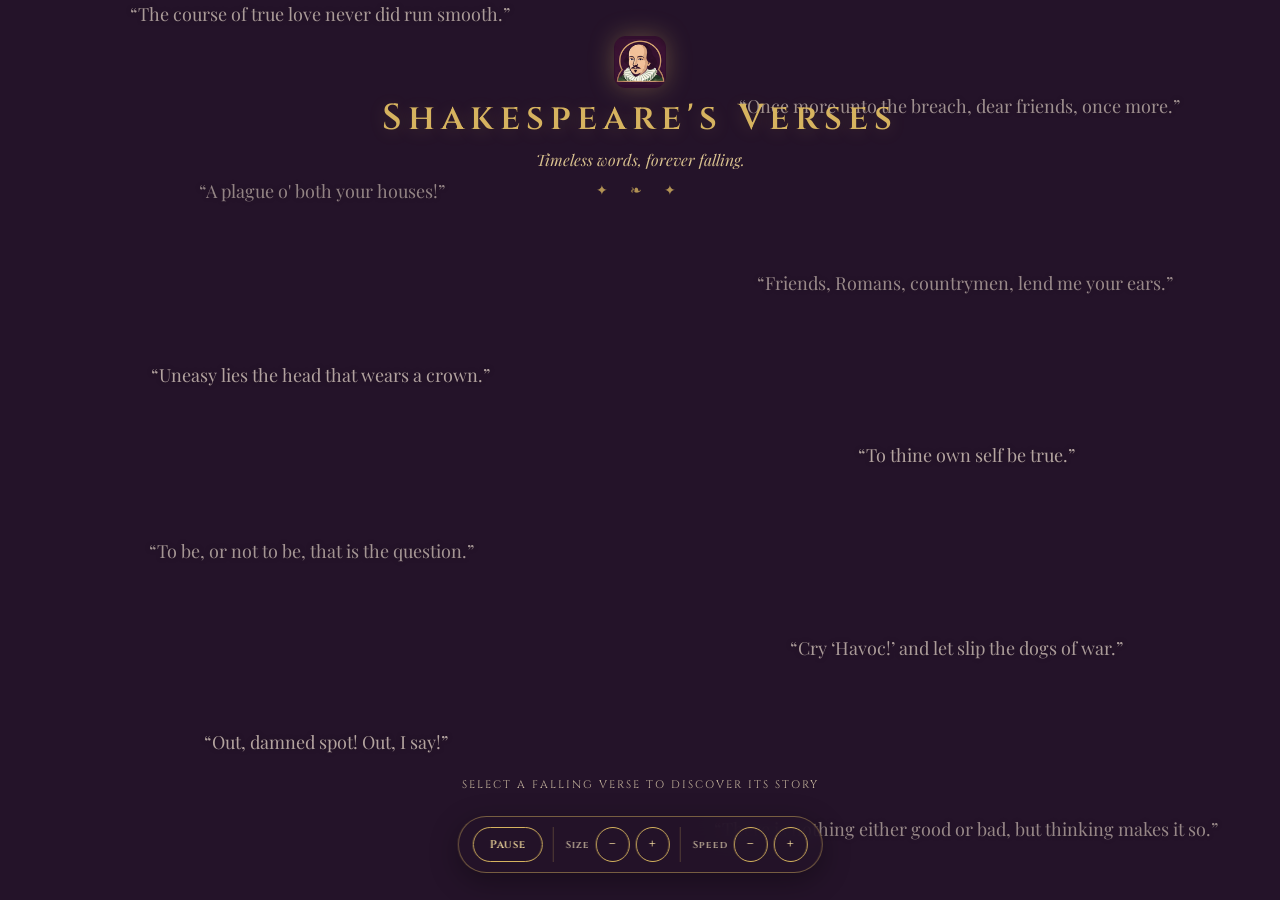
==== commit 3b8444e5: "Add sitemap and canonical link" ====
--- a/index.html
+++ b/index.html
@@ -5,6 +5,7 @@
   <meta name="viewport" content="width=device-width, initial-scale=1">
   <meta name="theme-color" content="#351c3b">
   <meta name="description" content="A living collection of Shakespeare's most memorable words.">
+  <link rel="canonical" href="https://andguerreiro.github.io/shakespeare/">
   <title>Shakespeare's Verses — Timeless words, forever falling.</title>
 
   <!-- Sharing preview (WhatsApp, social networks) -->
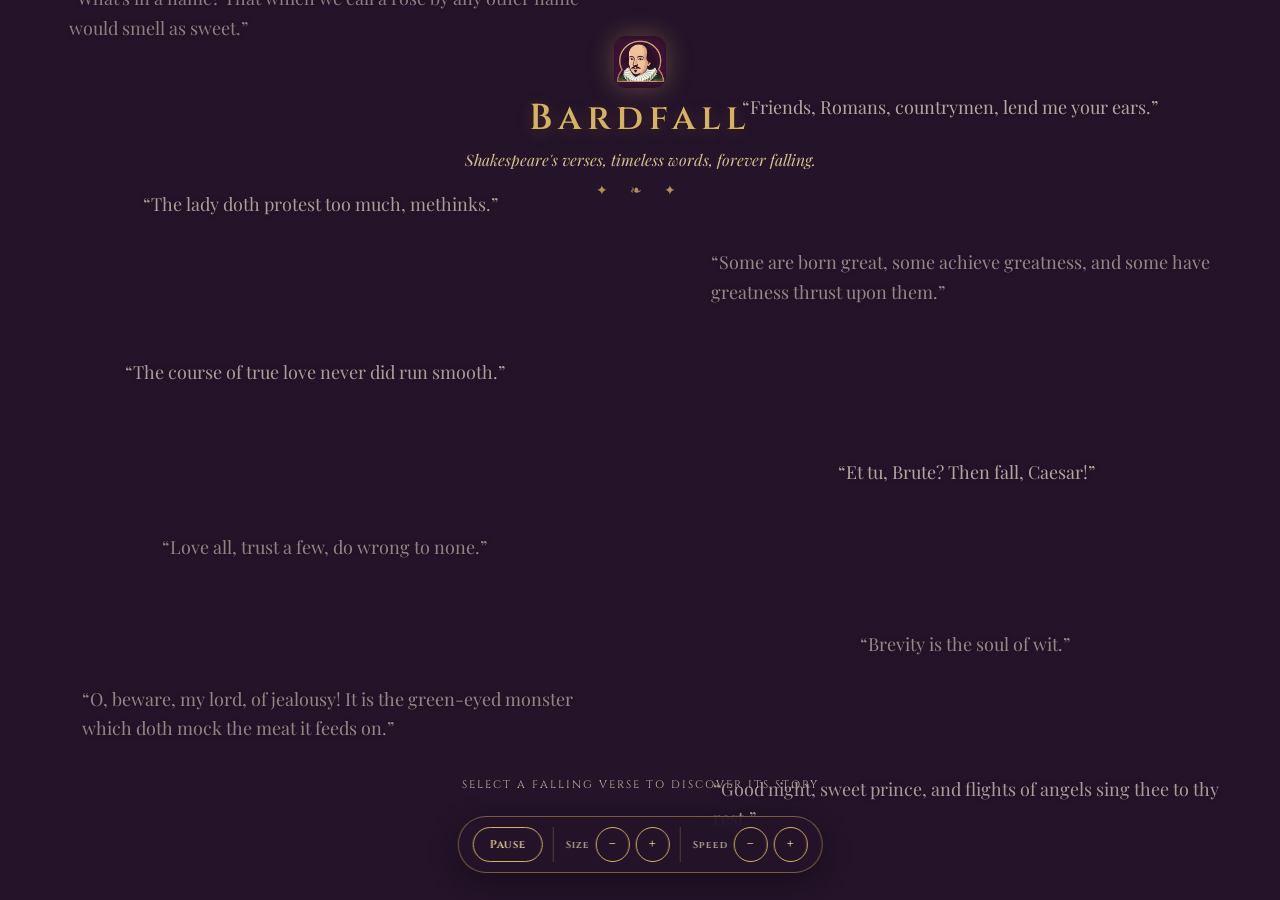
==== commit 57ed658c: "Rename to Bardfall and move to Cloudflare Pages" ====
--- a/index.html
+++ b/index.html
@@ -4,16 +4,17 @@
   <meta charset="utf-8">
   <meta name="viewport" content="width=device-width, initial-scale=1">
   <meta name="theme-color" content="#351c3b">
-  <meta name="description" content="A living collection of Shakespeare's most memorable words.">
-  <link rel="canonical" href="https://andguerreiro.github.io/shakespeare/">
-  <title>Shakespeare's Verses — Timeless words, forever falling.</title>
+  <meta name="description" content="Bardfall: famous lines from Shakespeare's plays drifting down the screen. Select a verse to see its play, act and scene.">
+  <link rel="canonical" href="https://bardfall.pages.dev/">
+  <title>Bardfall — Shakespeare's verses, timeless words, forever falling.</title>
 
   <!-- Sharing preview (WhatsApp, social networks) -->
   <meta property="og:type" content="website">
-  <meta property="og:title" content="Shakespeare's Verses">
-  <meta property="og:description" content="Timeless words, forever falling.">
-  <meta property="og:url" content="https://andguerreiro.github.io/shakespeare/">
-  <meta property="og:image" content="https://andguerreiro.github.io/shakespeare/favicon.png">
+  <meta property="og:site_name" content="Bardfall">
+  <meta property="og:title" content="Bardfall">
+  <meta property="og:description" content="Shakespeare's verses, timeless words, forever falling.">
+  <meta property="og:url" content="https://bardfall.pages.dev/">
+  <meta property="og:image" content="https://bardfall.pages.dev/favicon.png">
   <meta name="twitter:card" content="summary">
 
   <!-- Icons -->
@@ -31,8 +32,8 @@
 <body>
   <header>
     <img class="brand-mark" src="favicon.png" alt="" aria-hidden="true">
-    <h1>Shakespeare's Verses</h1>
-    <p>Timeless words, forever falling.</p>
+    <h1>Bardfall</h1>
+    <p>Shakespeare's verses, timeless words, forever falling.</p>
     <div class="ornament">✦ ❧ ✦</div>
   </header>
 
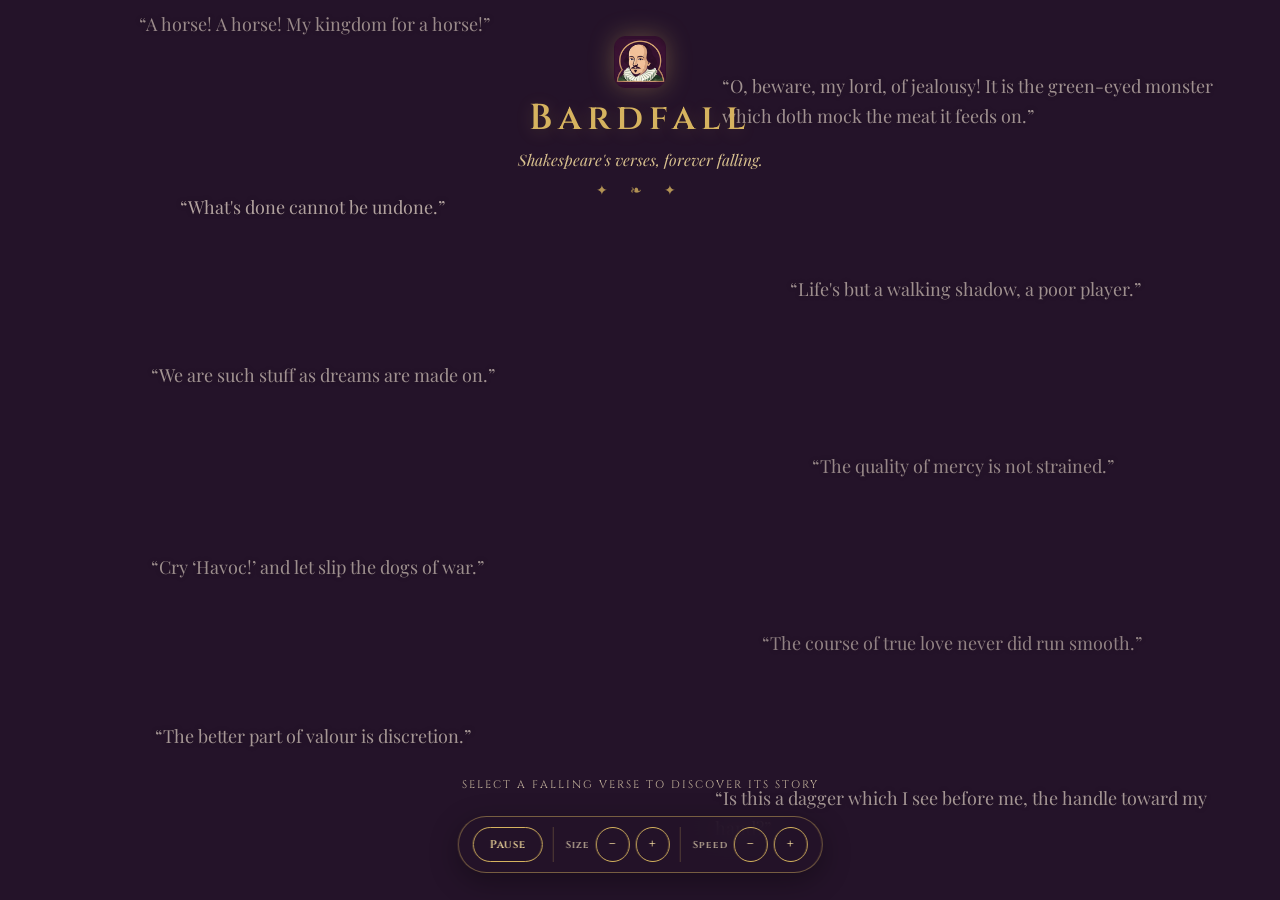
==== commit eba8a6ce: "Shorten subtitle" ====
--- a/index.html
+++ b/index.html
@@ -6,13 +6,13 @@
   <meta name="theme-color" content="#351c3b">
   <meta name="description" content="Bardfall: famous lines from Shakespeare's plays drifting down the screen. Select a verse to see its play, act and scene.">
   <link rel="canonical" href="https://bardfall.pages.dev/">
-  <title>Bardfall — Shakespeare's verses, timeless words, forever falling.</title>
+  <title>Bardfall — Shakespeare's verses, forever falling.</title>
 
   <!-- Sharing preview (WhatsApp, social networks) -->
   <meta property="og:type" content="website">
   <meta property="og:site_name" content="Bardfall">
   <meta property="og:title" content="Bardfall">
-  <meta property="og:description" content="Shakespeare's verses, timeless words, forever falling.">
+  <meta property="og:description" content="Shakespeare's verses, forever falling.">
   <meta property="og:url" content="https://bardfall.pages.dev/">
   <meta property="og:image" content="https://bardfall.pages.dev/favicon.png">
   <meta name="twitter:card" content="summary">
@@ -33,7 +33,7 @@
   <header>
     <img class="brand-mark" src="favicon.png" alt="" aria-hidden="true">
     <h1>Bardfall</h1>
-    <p>Shakespeare's verses, timeless words, forever falling.</p>
+    <p>Shakespeare's verses, forever falling.</p>
     <div class="ornament">✦ ❧ ✦</div>
   </header>
 
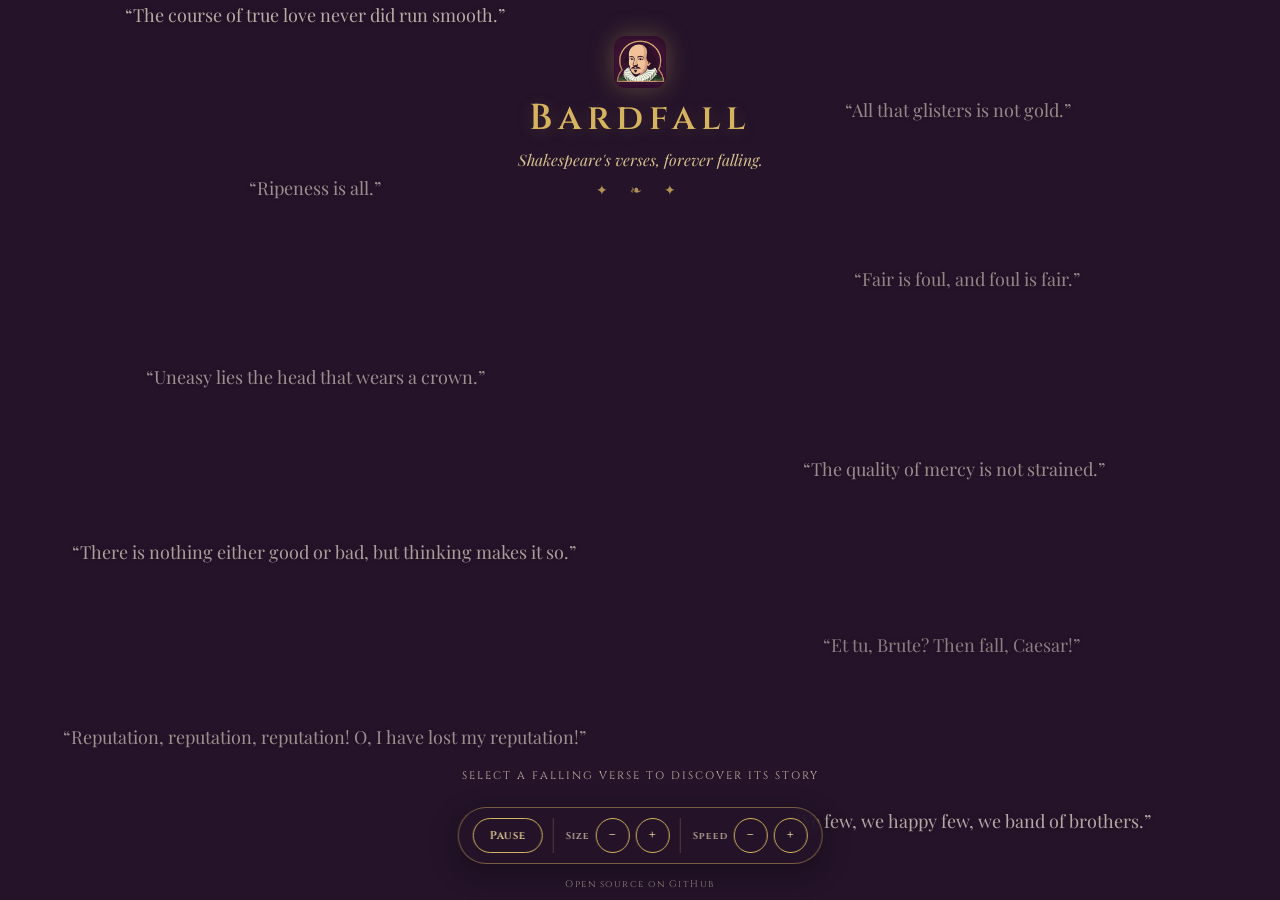
==== commit 21d85779: "Add GitHub footer link" ====
--- a/index.html
+++ b/index.html
@@ -70,6 +70,10 @@
     </div>
   </div>
 
+  <footer class="site-footer">
+    <a href="https://github.com/andguerreiro/bardfall" target="_blank" rel="noopener">Open source on GitHub</a>
+  </footer>
+
   <script src="quotes.js"></script>
   <script src="script.js"></script>
 </body>
--- a/style.css
+++ b/style.css
@@ -88,7 +88,7 @@
 .hint {
   position: fixed;
   z-index: 2;
-  bottom: clamp(82px,12vh,112px);
+  bottom: clamp(96px,13vh,126px);
   left: 0;
   right: 0;
   text-align: center;
@@ -109,7 +109,7 @@
 .controls {
   position: fixed;
   z-index: 3;
-  bottom: clamp(17px,3vh,28px);
+  bottom: clamp(32px,4vh,44px);
   left: 50%;
   transform: translateX(-50%);
   display: flex;
@@ -147,6 +147,31 @@
   transform: scale(.97);
 }
 
+/* Footer */
+.site-footer {
+  position: fixed;
+  z-index: 3;
+  bottom: 9px;
+  left: 0;
+  right: 0;
+  text-align: center;
+  font: .6rem Cinzel, Georgia, serif;
+  letter-spacing: 1.5px;
+  pointer-events: none;
+}
+.site-footer a {
+  color: var(--muted);
+  opacity: .7;
+  text-decoration: none;
+  pointer-events: auto;
+}
+.site-footer a:hover,
+.site-footer a:focus-visible {
+  color: var(--gold-light);
+  opacity: 1;
+  text-decoration: underline;
+}
+
 /* Verse modal */
 #modal {
   position: fixed;
@@ -241,7 +266,7 @@
     font-size: .62rem;
   }
   .hint {
-    bottom: 76px;
+    bottom: 96px;
   }
   .modal-card {
     border-radius: 14px;
@@ -266,6 +291,24 @@
   }
   .controls {
     bottom: 8px;
+  }
+  .site-footer {
+    text-align: right;
+    padding-right: 14px;
+  }
+}
+
+/* Short and narrow screens: stack hint, controls and footer */
+@media (max-height:560px) and (max-width:600px) {
+  .controls {
+    bottom: 30px;
+  }
+  .hint {
+    bottom: 88px;
+  }
+  .site-footer {
+    text-align: center;
+    padding-right: 0;
   }
 }
 
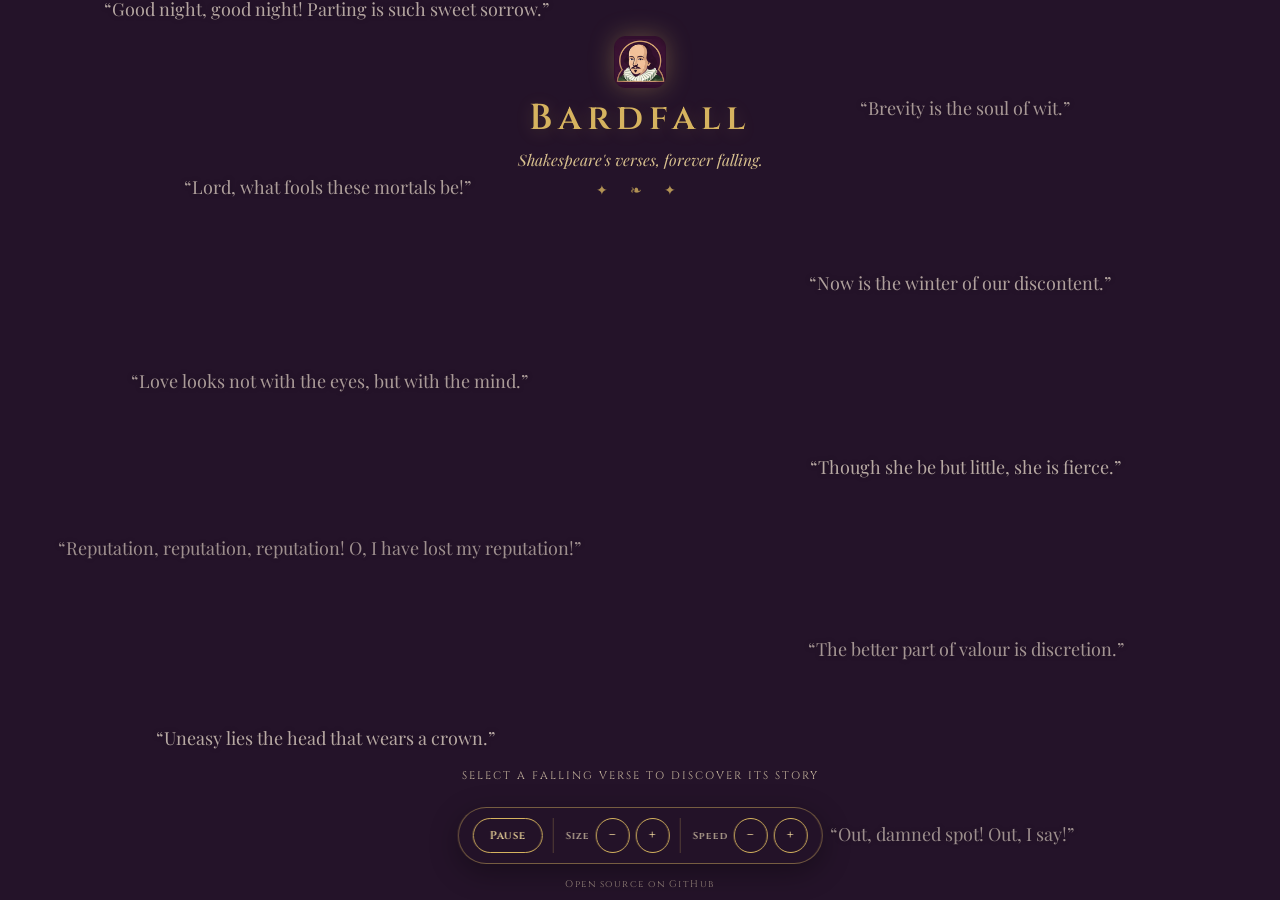
==== commit c91c6659: "Rename quotes.js to verses.js" ====
--- a/index.html
+++ b/index.html
@@ -74,7 +74,7 @@
     <a href="https://github.com/andguerreiro/bardfall" target="_blank" rel="noopener">Open source on GitHub</a>
   </footer>
 
-  <script src="quotes.js"></script>
+  <script src="verses.js"></script>
   <script src="script.js"></script>
 </body>
 </html>
